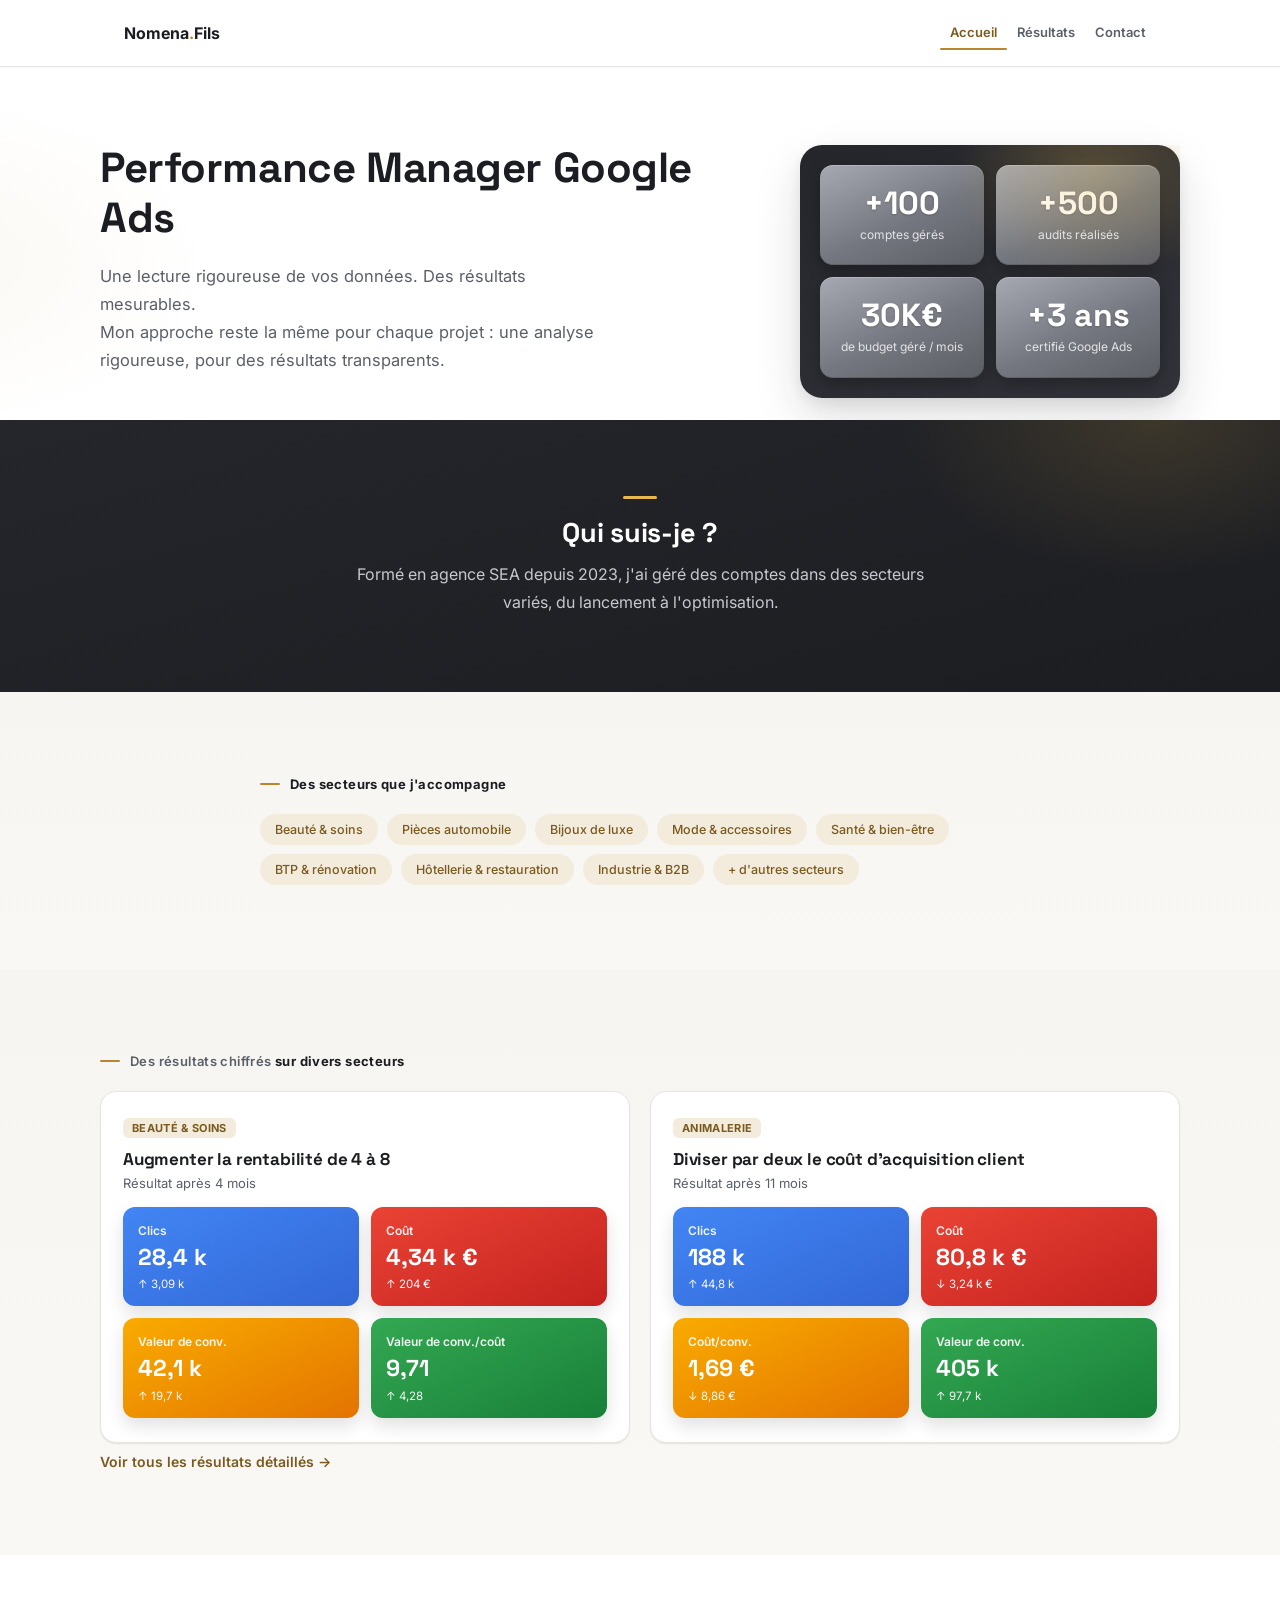
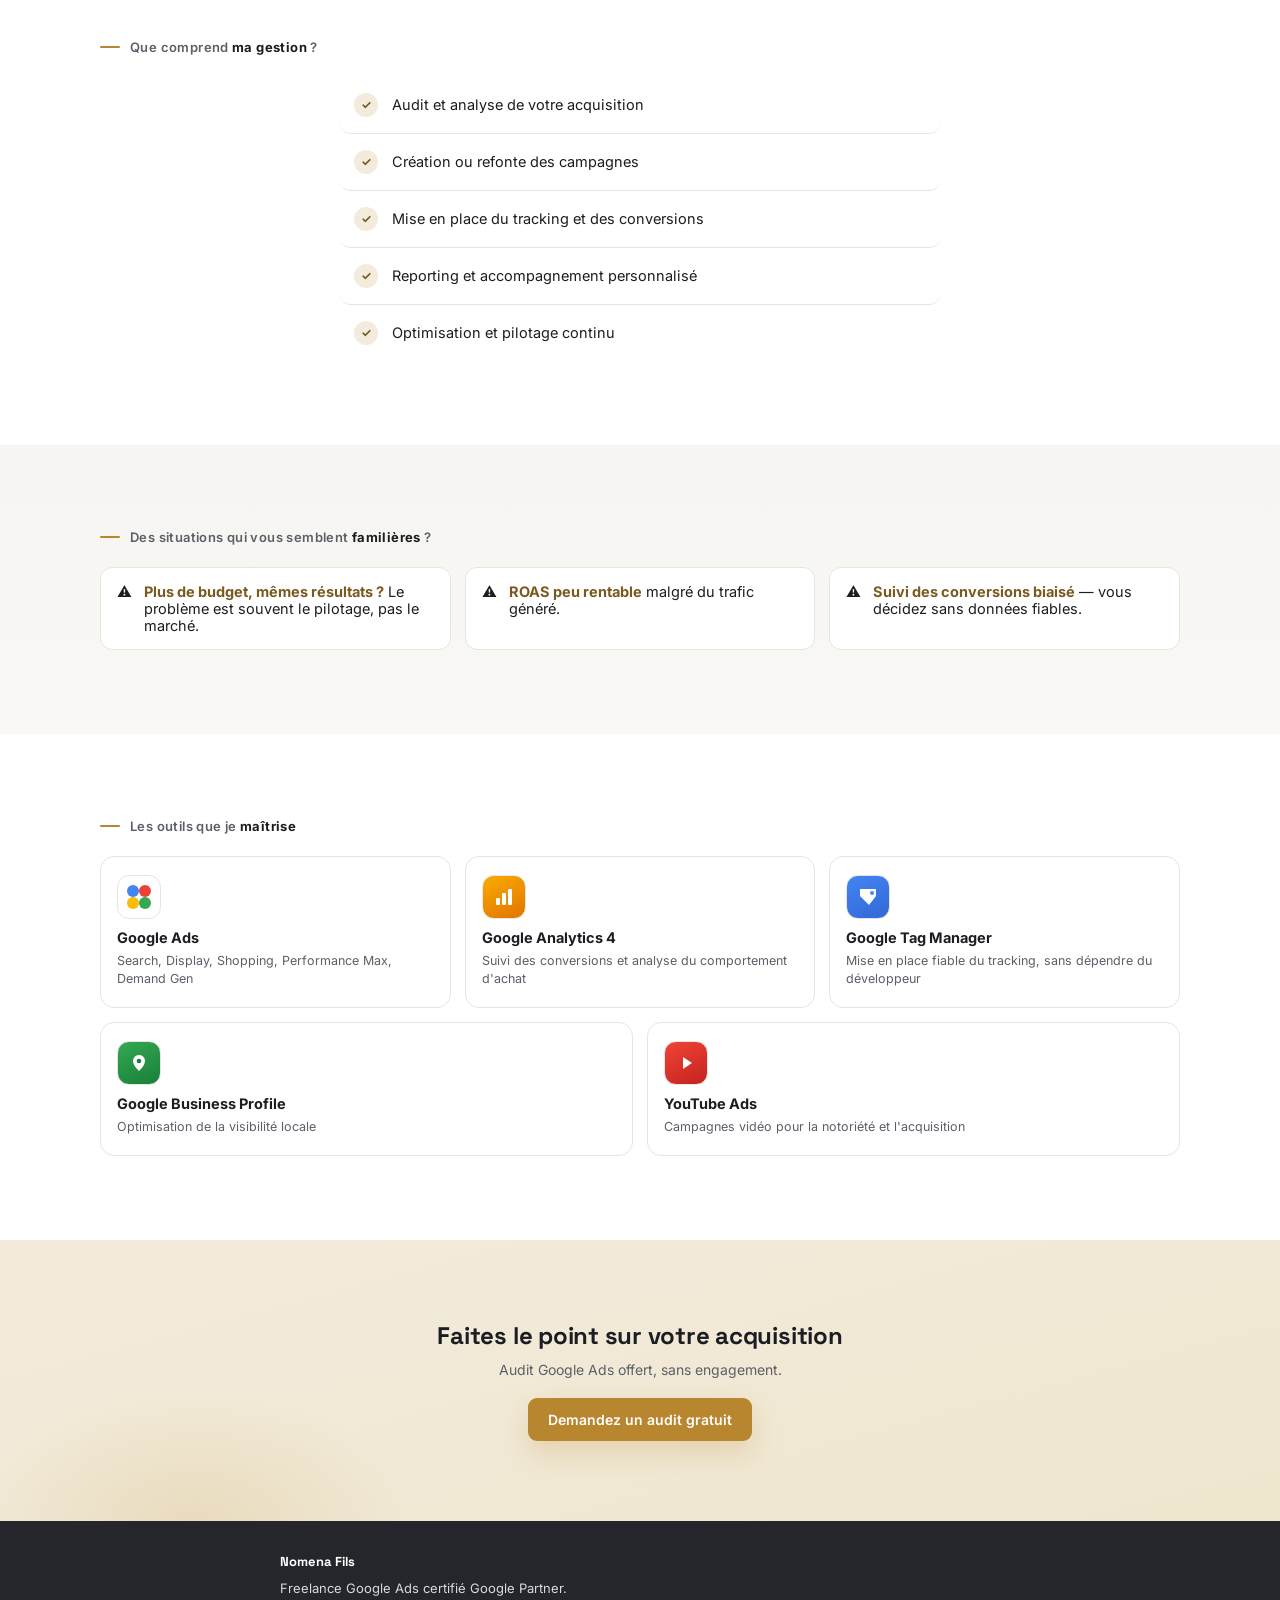
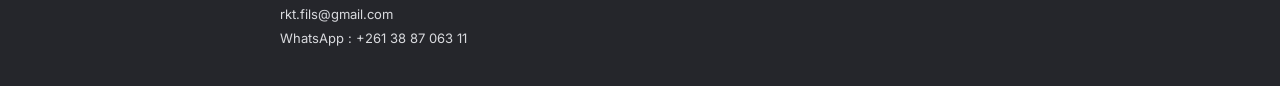
==== index.html @ e772b48d "Add files via upload" ====
<!DOCTYPE html>
<html lang="fr">
<head>
<meta charset="UTF-8">
<meta name="viewport" content="width=device-width, initial-scale=1.0">
<title>Nomena Fils - Performance Manager Google Ads</title>
<meta name="description" content="Gestion de compte Google Ads pour e-commerçants : audit, optimisation du ROAS et pilotage continu des campagnes, par un freelance certifié Google Partner.">
<link rel="preconnect" href="https://fonts.googleapis.com">
<link href="https://fonts.googleapis.com/css2?family=Space+Grotesk:wght@500;600;700&family=Inter:wght@400;500;600&display=swap" rel="stylesheet">
<link rel="stylesheet" href="style.css">
</head>
<body>

<header>
  <div class="header-inner">
    <a class="logo" href="index.html">Nomena<span>.</span>Fils</a>
    <nav class="mainnav">
      <a href="index.html" class="current">Accueil</a>
      <a href="resultats.html">Résultats</a>
      <a href="contact.html">Contact</a>
    </nav>
  </div>
</header>

<section class="hero-face">
  <div class="wrap-wide">
    <div class="hero-grid">
      <div class="fade-up">
        <h1 class="hero">Performance Manager Google Ads</h1>
        <p class="lede">Une lecture rigoureuse de vos données. Des résultats mesurables.<br>Mon approche reste la même pour chaque projet : une analyse rigoureuse, pour des résultats transparents.</p>
      </div>

      <div class="hero-visual hero-stats-visual fade-up d2">
        <div class="hero-stat">
          <div class="hero-stat-num">+100</div>
          <div class="hero-stat-cap">comptes gérés</div>
        </div>
        <div class="hero-stat">
          <div class="hero-stat-num">+500</div>
          <div class="hero-stat-cap">audits réalisés</div>
        </div>
        <div class="hero-stat">
          <div class="hero-stat-num">30K€</div>
          <div class="hero-stat-cap">de budget géré / mois</div>
        </div>
        <div class="hero-stat">
          <div class="hero-stat-num">+3 ans</div>
          <div class="hero-stat-cap">certifié Google Ads</div>
        </div>
      </div>
    </div>
  </div>
</section>

<div class="stats-wrap">
  <div class="stats-head">
    <h2>Qui suis-je ?</h2>
    <p class="bio-text">Formé en agence SEA depuis 2023, j'ai géré des comptes dans des secteurs variés, du lancement à l'optimisation.</p>
  </div>
</div>

<section class="soft">
  <div class="wrap">
    <p class="section-title fade-up"><b>Des secteurs que j'accompagne</b></p>
    <div class="pill-wrap">
      <span class="pill">Beauté & soins</span>
      <span class="pill">Pièces automobile</span>
      <span class="pill">Bijoux de luxe</span>
      <span class="pill">Mode & accessoires</span>
      <span class="pill">Santé & bien-être</span>
      <span class="pill">BTP & rénovation</span>
      <span class="pill">Hôtellerie & restauration</span>
      <span class="pill">Industrie & B2B</span>
      <span class="pill">+ d'autres secteurs</span>
    </div>
  </div>
</section>

<section class="soft">
  <div class="wrap-wide">
    <p class="section-title fade-up">Des résultats chiffrés <b>sur divers secteurs</b></p>

    <div class="results-grid">
      <div class="result-card">
        <span class="tag">Beauté & soins</span>
        <h3>Augmenter la rentabilité de 4 à 8</h3>
        <div class="defi">Résultat après 4 mois</div>
        <div class="metric-grid-v2">
          <div class="metric-box-v2 blue">
            <div class="mlabel">Clics</div>
            <div class="mnum">28,4 k</div>
            <div class="mevo">↑ 3,09 k</div>
          </div>
          <div class="metric-box-v2 red">
            <div class="mlabel">Coût</div>
            <div class="mnum">4,34 k €</div>
            <div class="mevo">↑ 204 €</div>
          </div>
          <div class="metric-box-v2 yellow">
            <div class="mlabel">Valeur de conv.</div>
            <div class="mnum">42,1 k</div>
            <div class="mevo">↑ 19,7 k</div>
          </div>
          <div class="metric-box-v2 green">
            <div class="mlabel">Valeur de conv./coût</div>
            <div class="mnum">9,71</div>
            <div class="mevo">↑ 4,28</div>
          </div>
        </div>
      </div>

      <div class="result-card">
        <span class="tag">Animalerie</span>
        <h3>Diviser par deux le coût d'acquisition client</h3>
        <div class="defi">Résultat après 11 mois</div>
        <div class="metric-grid-v2">
          <div class="metric-box-v2 blue">
            <div class="mlabel">Clics</div>
            <div class="mnum">188 k</div>
            <div class="mevo">↑ 44,8 k</div>
          </div>
          <div class="metric-box-v2 red">
            <div class="mlabel">Coût</div>
            <div class="mnum">80,8 k €</div>
            <div class="mevo">↓ 3,24 k €</div>
          </div>
          <div class="metric-box-v2 yellow">
            <div class="mlabel">Coût/conv.</div>
            <div class="mnum">1,69 €</div>
            <div class="mevo">↓ 8,86 €</div>
          </div>
          <div class="metric-box-v2 green">
            <div class="mlabel">Valeur de conv.</div>
            <div class="mnum">405 k</div>
            <div class="mevo">↑ 97,7 k</div>
          </div>
        </div>
      </div>
    </div>

    <a class="link-more" href="resultats.html">Voir tous les résultats détaillés →</a>
  </div>
</section>

<section>
  <div class="wrap-wide">
    <p class="section-title fade-up">Que comprend <b>ma gestion</b> ?</p>
    <div class="presta-list">
      <div class="presta-item"><span class="presta-check">✓</span> Audit et analyse de votre acquisition</div>
      <div class="presta-item"><span class="presta-check">✓</span> Création ou refonte des campagnes</div>
      <div class="presta-item"><span class="presta-check">✓</span> Mise en place du tracking et des conversions</div>
      <div class="presta-item"><span class="presta-check">✓</span> Reporting et accompagnement personnalisé</div>
      <div class="presta-item"><span class="presta-check">✓</span> Optimisation et pilotage continu</div>
    </div>
  </div>
</section>

<section class="soft">
  <div class="wrap-wide">
    <p class="section-title fade-up">Des situations qui vous semblent <b>familières</b> ?</p>
    <div class="pain-list">
      <div class="pain-item">⚠️ <span><b>Plus de budget, mêmes résultats ?</b> Le problème est souvent le pilotage, pas le marché.</span></div>
      <div class="pain-item">⚠️ <span><b>ROAS peu rentable</b> malgré du trafic généré.</span></div>
      <div class="pain-item">⚠️ <span><b>Suivi des conversions biaisé</b> — vous décidez sans données fiables.</span></div>
    </div>
  </div>
</section>

<section>
  <div class="wrap-wide">
    <p class="section-title fade-up">Les outils que je <b>maîtrise</b></p>
    <div class="tool-grid">
      <div class="tool-card">
        <div class="tool-icon">
          <svg width="30" height="30" viewBox="0 0 30 30"><circle cx="9" cy="9" r="6" fill="#4285F4"/><circle cx="21" cy="9" r="6" fill="#EA4335"/><circle cx="9" cy="21" r="6" fill="#FBBC05"/><circle cx="21" cy="21" r="6" fill="#34A853"/></svg>
        </div>
        <div class="tool-name">Google Ads</div>
        <div class="tool-desc">Search, Display, Shopping, Performance Max, Demand Gen</div>
      </div>
      <div class="tool-card">
        <div class="tool-icon" style="background:linear-gradient(155deg,#F9AB00,#E37400);">
          <svg width="20" height="20" viewBox="0 0 20 20"><rect x="2" y="11" width="4" height="7" rx="1" fill="#fff"/><rect x="8" y="6" width="4" height="12" rx="1" fill="#fff"/><rect x="14" y="2" width="4" height="16" rx="1" fill="#fff"/></svg>
        </div>
        <div class="tool-name">Google Analytics 4</div>
        <div class="tool-desc">Suivi des conversions et analyse du comportement d'achat</div>
      </div>
      <div class="tool-card">
        <div class="tool-icon" style="background:linear-gradient(155deg,#4285F4,#3367D6);">
          <svg width="20" height="20" viewBox="0 0 20 20"><path d="M2 2l16 0 0 7-7 9-9-9z" fill="#fff"/><circle cx="14" cy="6" r="2" fill="#4285F4"/></svg>
        </div>
        <div class="tool-name">Google Tag Manager</div>
        <div class="tool-desc">Mise en place fiable du tracking, sans dépendre du développeur</div>
      </div>
      <div class="tool-card">
        <div class="tool-icon" style="background:linear-gradient(155deg,#34A853,#188038);">
          <svg width="20" height="20" viewBox="0 0 20 20"><path d="M10 2c-3.3 0-6 2.7-6 6 0 4.5 6 10 6 10s6-5.5 6-10c0-3.3-2.7-6-6-6z" fill="#fff"/><circle cx="10" cy="8" r="2.3" fill="#188038"/></svg>
        </div>
        <div class="tool-name">Google Business Profile</div>
        <div class="tool-desc">Optimisation de la visibilité locale</div>
      </div>
      <div class="tool-card">
        <div class="tool-icon" style="background:linear-gradient(155deg,#F04437,#C5221F);">
          <svg width="20" height="20" viewBox="0 0 20 20"><polygon points="7,4 16,10 7,16" fill="#fff"/></svg>
        </div>
        <div class="tool-name">YouTube Ads</div>
        <div class="tool-desc">Campagnes vidéo pour la notoriété et l'acquisition</div>
      </div>
    </div>
  </div>
</section>

<div class="bottom-cta">
  <h2>Faites le point sur votre acquisition</h2>
  <p>Audit Google Ads offert, sans engagement.</p>
  <a class="btn btn-accent" href="audit.html">Demandez un audit gratuit</a>
</div>

<footer>
  <div class="foot-inner">
    <div class="foot-title">Nomena Fils</div>
    <p style="margin:0 0 4px;">Freelance Google Ads certifié Google Partner.</p>
    <div class="foot-contacts">
      <a href="mailto:rkt.fils@gmail.com">rkt.fils@gmail.com</a>
      <a href="#">WhatsApp : +261 38 87 063 11</a>
    </div>
  </div>
</footer>

</body>
</html>
---- style.css ----
:root{
  --bg:#FFFFFF;
  --bg-soft:#F6F5F1;
  --ink:#1B1D22;
  --ink-soft:#5B5F68;
  --line:#E7E5DF;
  --accent:#B8862E;
  --accent-ink:#7A5A1E;
  --dark:#25262B;
  --dark-soft:#32333A;
  --dark-accent:#E7B84C;
  --cream:#F3ECDD;
  --shadow-sm:0 1px 2px rgba(27,29,34,0.05), 0 1px 1px rgba(27,29,34,0.04);
  --shadow-md:0 8px 24px rgba(27,29,34,0.08), 0 2px 6px rgba(27,29,34,0.05);
  --shadow-lg:0 20px 48px rgba(27,29,34,0.14), 0 6px 16px rgba(27,29,34,0.08);
  --shadow-gold:0 12px 28px rgba(184,134,46,0.22);
}
*{box-sizing:border-box;}
html{ scroll-behavior:smooth; }
body{
  margin:0;
  font-family:'Inter',system-ui,sans-serif;
  color:var(--ink);
  background:
    radial-gradient(560px 320px at 88% -6%, rgba(231,184,76,0.10), transparent 60%),
    radial-gradient(480px 280px at -6% 8%, rgba(184,134,46,0.06), transparent 60%),
    var(--bg);
}
h1,h2,h3{font-family:'Space Grotesk',sans-serif; margin:0; letter-spacing:-0.01em;}
a{ color:inherit; }
.wrap{ max-width:720px; margin:0 auto; }
.wrap-wide{ max-width:900px; margin:0 auto; }
@keyframes fadeUp{ from{ opacity:0; transform:translateY(14px); } to{ opacity:1; transform:translateY(0); } }
.fade-up{ animation:fadeUp .7s cubic-bezier(.2,.7,.2,1) both; }
.fade-up.d1{ animation-delay:.08s; }
.fade-up.d2{ animation-delay:.16s; }
.fade-up.d3{ animation-delay:.24s; }

/* Header / nav */
header{
  position:sticky; top:0; z-index:10;
  background:rgba(255,255,255,0.86);
  backdrop-filter:blur(10px) saturate(160%);
  border-bottom:1px solid var(--line);
  box-shadow:0 1px 0 rgba(27,29,34,0.02);
}
.header-inner{
  max-width:720px; margin:0 auto;
  padding:16px 18px;
  display:flex; align-items:center; justify-content:space-between;
}
.logo{ font-size:16px; font-weight:700; text-decoration:none; color:var(--ink); }
.logo span{ color:var(--accent); }
nav.mainnav{ display:flex; align-items:center; flex-wrap:wrap; }
nav.mainnav a{
  font-size:13px; font-weight:600; text-decoration:none;
  color:var(--ink-soft);
  position:relative; padding:6px 10px 8px;
  transition:color .18s ease;
}
nav.mainnav a.nav-cta{ padding:9px 16px; margin-left:6px; }
nav.mainnav a:not(.nav-cta)::after{
  content:""; position:absolute; left:0; right:100%; bottom:-2px; height:2px;
  background:var(--accent); border-radius:2px; transition:right .22s ease;
}
nav.mainnav a.current::after, nav.mainnav a:not(.nav-cta):hover::after{ right:0; }
nav.mainnav a.current, nav.mainnav a:hover{ color:var(--accent-ink); }
.nav-cta{
  font-size:13px; font-weight:600; text-decoration:none;
  background:var(--accent); color:#fff !important;
  padding:9px 16px; border-radius:8px;
  box-shadow:var(--shadow-gold);
  transition:transform .18s ease, box-shadow .18s ease, background .18s ease;
}
.nav-cta:hover{ background:var(--accent-ink); transform:translateY(-1px); box-shadow:0 14px 30px rgba(184,134,46,0.3); }

.btn{
  display:inline-block;
  font-family:'Inter',sans-serif;
  font-weight:600;
  font-size:14px;
  text-decoration:none;
  border-radius:9px;
  padding:13px 20px;
  cursor:pointer;
  border:none;
  text-align:center;
  transition:transform .18s cubic-bezier(.2,.7,.3,1), box-shadow .18s ease, background .18s ease, filter .18s ease;
}
.btn-primary{ background:var(--dark); color:#fff !important; box-shadow:0 10px 24px rgba(27,29,34,0.22); }
.btn-primary:hover{ background:#000; transform:translateY(-2px); box-shadow:0 16px 32px rgba(27,29,34,0.28); }
.btn-accent{ background:var(--accent); color:#fff !important; box-shadow:var(--shadow-gold); }
.btn-accent:hover{ background:var(--accent-ink); transform:translateY(-2px); box-shadow:0 16px 34px rgba(184,134,46,0.32); }
.btn-outline{ background:#fff; color:var(--ink) !important; border:1.5px solid var(--line); }
.btn-outline:hover{ border-color:var(--accent); color:var(--accent-ink) !important; transform:translateY(-2px); box-shadow:var(--shadow-md); }
.btn-wa{ background:#25D366; color:#fff !important; box-shadow:0 10px 24px rgba(37,211,102,0.28); }
.btn-wa:hover{ transform:translateY(-2px); box-shadow:0 16px 32px rgba(37,211,102,0.34); }
.btn-block{ display:block; width:100%; }
.btn:active{ transform:translateY(0); }

section{ padding:60px 18px; }
.soft{ background:linear-gradient(180deg, var(--bg-soft), #F9F8F5); }

.eyebrow{
  font-size:12px; font-weight:600; letter-spacing:.06em;
  text-transform:uppercase; color:var(--accent-ink); margin-bottom:10px;
}
.hero-face{ padding-top:56px; padding-bottom:8px; position:relative; overflow:hidden; }
.hero-grid{ display:flex; align-items:center; gap:28px; }
.hero-grid > div:first-child{ flex:1 1 55%; min-width:0; }
.hero-grid > .hero-visual{ flex:1 1 40%; }
@media (max-width:820px){ .hero-grid{ flex-direction:column; } .hero-grid > div:first-child, .hero-grid > .hero-visual{ flex:1 1 auto; width:100%; } }
.name-label{ font-size:14px; font-weight:600; color:var(--accent-ink); margin:0 0 10px; display:flex; align-items:center; gap:8px; }
.name-label::before{ content:""; width:7px; height:7px; border-radius:50%; background:var(--accent); box-shadow:0 0 0 4px rgba(184,134,46,0.15); }
h1.hero{ font-size:34px; line-height:1.25; margin-bottom:18px; max-width:600px; }
p.lede{ font-size:15.5px; color:var(--ink-soft); line-height:1.7; margin:0 0 26px; max-width:520px; }
.cta-row{ display:flex; gap:12px; flex-wrap:wrap; margin-bottom:30px; }

.hero-photo-placeholder{
  width:100%; max-width:260px; aspect-ratio:1/1; border-radius:16px;
  background:var(--bg-soft); border:1.5px dashed var(--line);
  display:flex; align-items:center; justify-content:center;
  color:var(--ink-soft); font-size:13px; text-align:center; padding:16px;
  margin-bottom:28px;
}
.partner-badge{
  display:flex; align-items:center; gap:14px;
  background:#fff; border:1px solid var(--line); border-radius:14px;
  padding:14px 16px; box-shadow:var(--shadow-md); width:fit-content;
  transition:transform .2s ease, box-shadow .2s ease;
}
.partner-badge:hover{ transform:translateY(-2px); box-shadow:var(--shadow-lg); }
.partner-badge-text{ font-size:13px; color:var(--ink-soft); line-height:1.5; }
.partner-badge-text b{ color:var(--ink); font-size:14px; }

/* Decorative hero visual — abstract performance graphic (no photo available) */
.hero-visual{
  position:relative; border-radius:22px;
  background:linear-gradient(160deg,var(--dark) 0%, var(--dark-soft) 100%);
  box-shadow:var(--shadow-lg);
  aspect-ratio:1/1; max-width:340px; margin:0 auto;
  overflow:hidden;
}
.hero-visual::before{
  content:""; position:absolute; inset:0;
  background:radial-gradient(220px 160px at 78% 12%, rgba(231,184,76,0.25), transparent 65%);
}
.hero-visual svg{ position:relative; width:100%; height:100%; display:block; }
@media (max-width:820px){ .hero-visual{ max-width:100%; aspect-ratio:16/10; margin-top:8px; } }

/* Hero stats visual — replaces the decorative chart with real numbers */
.hero-stats-visual{ display:flex; flex-wrap:wrap; gap:12px; padding:20px; align-content:center; }
.hero-stat{
  flex:1 1 calc(50% - 6px);
  display:flex; flex-direction:column; align-items:center; justify-content:center; text-align:center;
  padding:22px 12px;
  border-radius:13px;
  background:linear-gradient(155deg, #A6A9B2 0%, #74777F 55%, #5C5E65 100%);
  box-shadow:0 6px 16px rgba(0,0,0,0.28), inset 0 1px 0 rgba(255,255,255,0.22), inset 0 -1px 0 rgba(0,0,0,0.15);
  transition:transform .2s ease, box-shadow .2s ease;
}
.hero-stat:hover{ transform:translateY(-2px); box-shadow:0 10px 22px rgba(0,0,0,0.32), inset 0 1px 0 rgba(255,255,255,0.25); }
.hero-stat-num{ font-family:'Space Grotesk',sans-serif; font-weight:700; font-size:32px; color:#fff; line-height:1; text-shadow:0 1px 2px rgba(0,0,0,0.2); }
.hero-stat-cap{ font-size:12px; color:#EDEDEF; margin-top:8px; line-height:1.4; opacity:.92; }
@media (max-width:820px){ .hero-stat-num{ font-size:29px; } }
@media (max-width:600px){ .hero-stat{ padding:18px 8px; } .hero-stat-num{ font-size:26px; } .hero-stat-cap{ font-size:11px; } }

/* Le bloc "chiffres clés" est une grille de texte, pas une image : on annule le
   ratio forcé hérité de .hero-visual (qui coupait le contenu) et on laisse la
   hauteur s'adapter au contenu, sur mobile comme sur desktop. */
.hero-stats-visual{ aspect-ratio:auto; overflow:visible; }

.bio-text{ font-size:16px !important; line-height:1.75 !important; }

.section-title{
  font-size:13px; font-weight:600; letter-spacing:.03em;
  color:var(--ink-soft); margin:0 0 22px;
  position:relative; padding-left:30px;
}
.section-title::before{ content:""; position:absolute; left:0; top:7px; width:20px; height:2px; background:var(--accent); border-radius:2px; }
.section-title b{ color:var(--ink); font-weight:700; }

.presta-list{ display:flex; flex-direction:column; gap:0; margin-top:6px; max-width:600px; }
.presta-item{
  display:flex; align-items:center; gap:14px;
  font-size:14.5px; color:var(--ink);
  padding:16px 14px; border-bottom:1px solid var(--line);
  border-radius:10px;
  transition:background .18s ease, transform .18s ease, padding-left .18s ease;
}
.presta-item:hover{ background:#fff; box-shadow:var(--shadow-sm); transform:translateX(2px); }
.presta-item:last-child{ border-bottom:none; }
.presta-check{
  width:24px; height:24px; flex:0 0 24px; border-radius:50%;
  background:var(--cream); color:var(--accent-ink);
  display:flex; align-items:center; justify-content:center;
  font-size:12px; font-weight:700;
  transition:background .18s ease, color .18s ease, transform .18s ease;
}
.presta-item:hover .presta-check{ background:var(--accent); color:#fff; transform:scale(1.08); }

.result-teaser{ display:flex; flex-direction:column; gap:12px; margin-top:16px; max-width:560px; }
.result-mini{ background:#fff; border:1px solid var(--line); border-radius:12px; padding:15px 16px; transition:transform .2s ease, box-shadow .2s ease, border-color .2s ease; }
.result-mini:hover{ transform:translateY(-3px); box-shadow:var(--shadow-md); border-color:transparent; }
.result-mini .tag{
  display:inline-block; font-size:11px; font-weight:700; text-transform:uppercase;
  letter-spacing:.03em; color:var(--accent-ink); background:var(--cream);
  padding:3px 9px; border-radius:6px; margin-bottom:8px;
}
.result-mini .headline{ font-size:14px; font-weight:600; margin-bottom:3px; }
.result-mini .metric{ font-size:13px; color:var(--ink-soft); }
.result-mini .metric b{ color:var(--ink); }
.link-more{
  font-size:14px; font-weight:600; color:var(--accent-ink);
  text-decoration:none; display:inline-flex; align-items:center; gap:5px; margin-top:10px;
  transition:gap .18s ease;
}
.link-more:hover{ gap:9px; }

.results-grid{ display:flex; flex-direction:column; gap:20px; }
.result-card{
  background:#fff; border:1px solid var(--line); border-radius:16px;
  padding:24px 22px; margin-bottom:0; max-width:600px;
  box-shadow:var(--shadow-sm);
  transition:transform .2s ease, box-shadow .2s ease;
}
.result-card:hover{ transform:translateY(-3px); box-shadow:var(--shadow-lg); }
.result-card .tag{
  display:inline-block; font-size:11px; font-weight:700; text-transform:uppercase;
  letter-spacing:.03em; color:var(--accent-ink); background:var(--cream);
  padding:3px 9px; border-radius:6px; margin-bottom:10px;
}
.result-card h3{ font-size:17px; margin-bottom:5px; }
.result-card .defi{ font-size:13px; color:var(--ink-soft); margin-bottom:16px; }

.metric-grid-v2{ display:flex; flex-wrap:wrap; gap:12px; }
.metric-box-v2{ flex:1 1 calc(50% - 6px); min-width:130px; border-radius:12px; padding:16px 15px 15px; color:#fff; box-shadow:0 8px 18px rgba(0,0,0,0.12); transition:transform .2s ease, box-shadow .2s ease; }
.metric-box-v2:hover{ transform:translateY(-2px) scale(1.015); box-shadow:0 12px 26px rgba(0,0,0,0.18); }
.metric-box-v2 .mlabel{ font-size:12px; font-weight:600; opacity:.92; margin-bottom:7px; }
.metric-box-v2 .mnum{ font-family:'Space Grotesk',sans-serif; font-weight:700; font-size:23px; line-height:1.1; }
.metric-box-v2 .mevo{ font-size:11.5px; margin-top:7px; opacity:.95; }
.metric-box-v2.blue{ background:linear-gradient(155deg,#4285F4,#3367D6); }
.metric-box-v2.red{ background:linear-gradient(155deg,#EA4335,#C5221F); }
.metric-box-v2.yellow{ background:linear-gradient(155deg,#F9AB00,#E37400); }
.metric-box-v2.green{ background:linear-gradient(155deg,#34A853,#188038); }

.pain-list{ display:flex; flex-direction:column; gap:10px; margin-top:16px; max-width:560px; }
.pain-item{
  display:flex; gap:12px; align-items:flex-start; font-size:14.5px; color:var(--ink);
  background:#fff; border:1px solid var(--line); border-radius:12px; padding:15px 16px;
  transition:transform .2s ease, box-shadow .2s ease, border-color .2s ease;
}
.pain-item:hover{ transform:translateY(-2px); box-shadow:var(--shadow-md); border-color:transparent; }
.pain-item b{ color:var(--accent-ink); }

.stats-wrap{ background:linear-gradient(165deg, var(--dark) 0%, #1c1d21 100%); padding:56px 18px; position:relative; overflow:hidden; }
.stats-wrap::before{ content:""; position:absolute; inset:0; background:radial-gradient(420px 260px at 90% 0%, rgba(231,184,76,0.14), transparent 60%); pointer-events:none; }
.stats-head{ max-width:640px; margin:0 auto; color:#fff; margin-bottom:0; position:relative; text-align:center; }
.stats-head::before{ content:""; display:block; width:34px; height:3px; background:var(--dark-accent); border-radius:2px; margin:0 auto 16px; }
.stats-head h2{ font-size:23px; color:#fff; }
.stats-head p{ color:#C7C8CE; font-size:16px; line-height:1.7; margin:10px auto 0; max-width:580px; }
.stats-grid{ max-width:720px; margin:0 auto; display:flex; gap:14px; position:relative; }
.stat-card{ flex:1 1 0; background:var(--dark-soft); border:1px solid rgba(255,255,255,0.06); border-radius:14px; padding:20px 17px 18px; transition:transform .2s ease, background .2s ease, box-shadow .2s ease; }
.stat-card:hover{ transform:translateY(-3px); background:#3a3b43; box-shadow:0 14px 30px rgba(0,0,0,0.3); }
.stat-bar{ width:26px; height:3px; background:var(--dark-accent); border-radius:2px; margin-bottom:12px; }
.stat-num{ font-family:'Space Grotesk',sans-serif; font-weight:700; font-size:32px; color:#fff; line-height:1; }
.stat-cap{ font-size:12.5px; color:#AFB1B8; margin-top:7px; }
@media (max-width:560px){ .stats-grid{ flex-direction:column; } }

.pill-wrap{ display:flex; flex-wrap:wrap; gap:9px; margin-top:16px; max-width:640px; }
.pill{ font-size:12.5px; font-weight:500; background:var(--cream); color:var(--accent-ink); padding:8px 15px; border-radius:999px; transition:transform .18s ease, background .18s ease, color .18s ease; }
.pill:hover{ background:var(--accent); color:#fff; transform:translateY(-2px); }

.bottom-cta{ background:linear-gradient(165deg,var(--cream),#EFE6CE); text-align:center; padding:64px 20px; position:relative; overflow:hidden; }
.bottom-cta::before{ content:""; position:absolute; inset:0; background:radial-gradient(360px 220px at 15% 100%, rgba(184,134,46,0.14), transparent 60%); pointer-events:none; }
.bottom-cta h2{ font-size:24px; margin-bottom:10px; position:relative; }
.bottom-cta p{ font-size:14px; color:var(--ink-soft); margin:0 0 20px; position:relative; }
.bottom-cta .btn{ position:relative; }

footer{ background:var(--dark); color:#D9DADE; padding:32px 18px 40px; font-size:13px; }
footer .foot-inner{ max-width:720px; margin:0 auto; }
footer .foot-title{ color:#fff; font-weight:700; margin-bottom:10px; font-family:'Space Grotesk',sans-serif; }
footer a{ color:#D9DADE; text-decoration:none; }
.foot-contacts{ display:flex; flex-direction:column; gap:8px; margin-top:10px; }

.center-page{ padding:70px 18px 40px; text-align:center; }
.center-page .inner{ max-width:520px; margin:0 auto; }
.icon-circle{
  width:60px; height:60px; border-radius:50%; background:var(--cream); color:var(--accent-ink);
  display:flex; align-items:center; justify-content:center; font-size:26px; margin:0 auto 20px;
}
.placeholder-box{
  border:1.5px dashed var(--line); border-radius:12px; padding:24px 18px;
  background:var(--bg-soft); font-size:13.5px; color:var(--ink-soft); margin:20px 0; text-align:left;
}
.placeholder-box b{ color:var(--ink); }

form{ display:flex; flex-direction:column; gap:14px; margin-top:18px; max-width:480px; }
label{ font-size:13px; font-weight:600; color:var(--ink); margin-bottom:-8px; }
input, textarea{
  font-family:'Inter',sans-serif; font-size:14px; padding:12px 13px; border-radius:9px;
  border:1.5px solid var(--line); background:#fff; color:var(--ink); resize:none;
}
textarea{ min-height:100px; }
.divider{ height:1px; background:var(--line); margin:26px 0; max-width:480px; }
.contact-direct{ display:flex; flex-direction:column; gap:10px; max-width:480px; }

/* Tools grid */
.tool-grid{ display:flex; flex-wrap:wrap; gap:14px; margin-top:16px; }
.tool-card{
  flex:1 1 calc(50% - 7px); min-width:220px;
  background:#fff; border:1px solid var(--line); border-radius:14px;
  padding:18px 16px; display:flex; flex-direction:column; gap:10px;
  transition:transform .2s ease, box-shadow .2s ease, border-color .2s ease;
}
.tool-card:hover{ transform:translateY(-3px); box-shadow:var(--shadow-md); border-color:transparent; }
.tool-icon{
  width:44px; height:44px; border-radius:12px; flex:0 0 44px;
  background:#fff; border:1px solid var(--line);
  display:flex; align-items:center; justify-content:center;
}
.tool-name{ font-size:14.5px; font-weight:700; color:var(--ink); }
.tool-desc{ font-size:12.5px; color:var(--ink-soft); line-height:1.5; margin-top:-4px; }
@media (min-width:1000px){ .tool-card{ flex:1 1 calc(33.333% - 10px); } }
@media (max-width:600px){ .tool-card{ flex:1 1 100%; } }

/* ============================================================
   DESKTOP — usage optimisé de la largeur, densité d'info accrue
   ============================================================ */
@media (min-width:1000px){
  .wrap{ max-width:760px; }
  .wrap-wide{ max-width:1000px; }
  .header-inner{ max-width:1000px; padding:18px 24px; }

  h1.hero{ font-size:42px; line-height:1.2; }
  p.lede{ font-size:16.5px; }
  .hero-face{ padding-top:76px; padding-bottom:20px; }
  .hero-visual{ max-width:380px; }

  section{ padding:84px 24px; }
  .stats-wrap{ padding:76px 24px; }
  .bottom-cta{ padding:80px 24px; }
  .stats-grid{ max-width:1000px; }
  .stats-head h2{ font-size:27px; }
  .stat-num{ font-size:36px; }

  /* 3 colonnes pour les pain-points (exactement 3 items => pas de reste orphelin) */
  .pain-list{ flex-direction:row; flex-wrap:wrap; gap:14px; max-width:none; }
  .pain-item{ flex:1 1 calc(33.333% - 10px); }

  /* La checklist reste verticale (plus lisible en liste), simplement mieux centrée */
  .presta-list{ margin-left:auto; margin-right:auto; }

  .results-grid{ flex-direction:row; align-items:stretch; }
  .result-card{ flex:1 1 0; max-width:none; }

  .pill-wrap{ max-width:none; }
  .partner-badge{ padding:16px 18px; }
}
@media (min-width:1280px){
  .wrap-wide{ max-width:1080px; }
  .header-inner{ max-width:1080px; }
  .stats-grid{ max-width:1080px; }
}
@media (min-width:1600px){
  .wrap{ max-width:820px; }
  .wrap-wide{ max-width:1220px; }
  .header-inner{ max-width:1220px; }
  .stats-grid{ max-width:1220px; }
  h1.hero{ font-size:46px; }
  .hero-visual{ max-width:420px; }
  body{
    background:
      radial-gradient(900px 560px at 92% -8%, rgba(231,184,76,0.12), transparent 60%),
      radial-gradient(760px 480px at -8% 6%, rgba(184,134,46,0.08), transparent 60%),
      var(--bg);
  }
}

/* ============================================================
   MOBILE — zones tactiles confortables, densité allégée, retours au tap
   ============================================================ */
@media (max-width:600px){
  .header-inner{ padding:14px 16px; }
  .logo{ font-size:15px; }
  nav.mainnav a{ padding:8px 8px; font-size:12.5px; }
  nav.mainnav a.nav-cta{ padding:10px 14px; margin-left:4px; }
}
@media (max-width:420px){
  .header-inner{ flex-wrap:wrap; row-gap:10px; }
  nav.mainnav{ width:100%; justify-content:space-between; }
  nav.mainnav a:not(.nav-cta){ padding-left:0; }

  section{ padding:44px 16px; }
  .stats-wrap{ padding:44px 16px; }
  .bottom-cta{ padding:48px 18px; }

  .hero-face{ padding-top:36px; }
  h1.hero{ font-size:27px; line-height:1.28; }
  p.lede{ font-size:14.5px; }
  .partner-badge{ padding:12px 14px; gap:12px; }
  .partner-badge svg{ width:60px; height:60px; }

  .stats-head h2{ font-size:20px; }
  .stat-num{ font-size:27px; }
  .stat-card{ padding:16px 14px 15px; }

  .section-title{ font-size:12.5px; margin-bottom:18px; }
  h3, .result-card h3{ font-size:15.5px; }

  .metric-box-v2{ padding:13px 12px 12px; }
  .metric-box-v2 .mnum{ font-size:20px; }

  .bottom-cta h2{ font-size:20px; }
  .btn{ padding:14px 18px; font-size:14.5px; }
  .btn-block{ width:100%; }

  /* Zones tactiles confortables (44px min) */
  .pill{ padding:9px 15px; }
  .presta-item{ padding:15px 12px; min-height:44px; }
  nav.mainnav a{ min-height:32px; display:inline-flex; align-items:center; }

  /* Le hover ne se déclenche pas au tap : un retour visuel actif à la place */
  .btn:active{ transform:scale(.97); }
  .pain-item:active, .result-card:active, .result-mini:active, .partner-badge:active{
    transform:scale(.985); box-shadow:var(--shadow-sm);
  }
  .pill:active{ background:var(--accent); color:#fff; }
  .presta-item:active{ background:#fff; }
  .metric-box-v2:active{ transform:scale(.97); }
}
@media (max-width:380px){
  h1.hero{ font-size:24px; }
  .stats-grid{ flex-direction:column; }
  .metric-grid-v2{ gap:9px; }
  .metric-box-v2{ flex:1 1 calc(50% - 5px); min-width:0; }
}
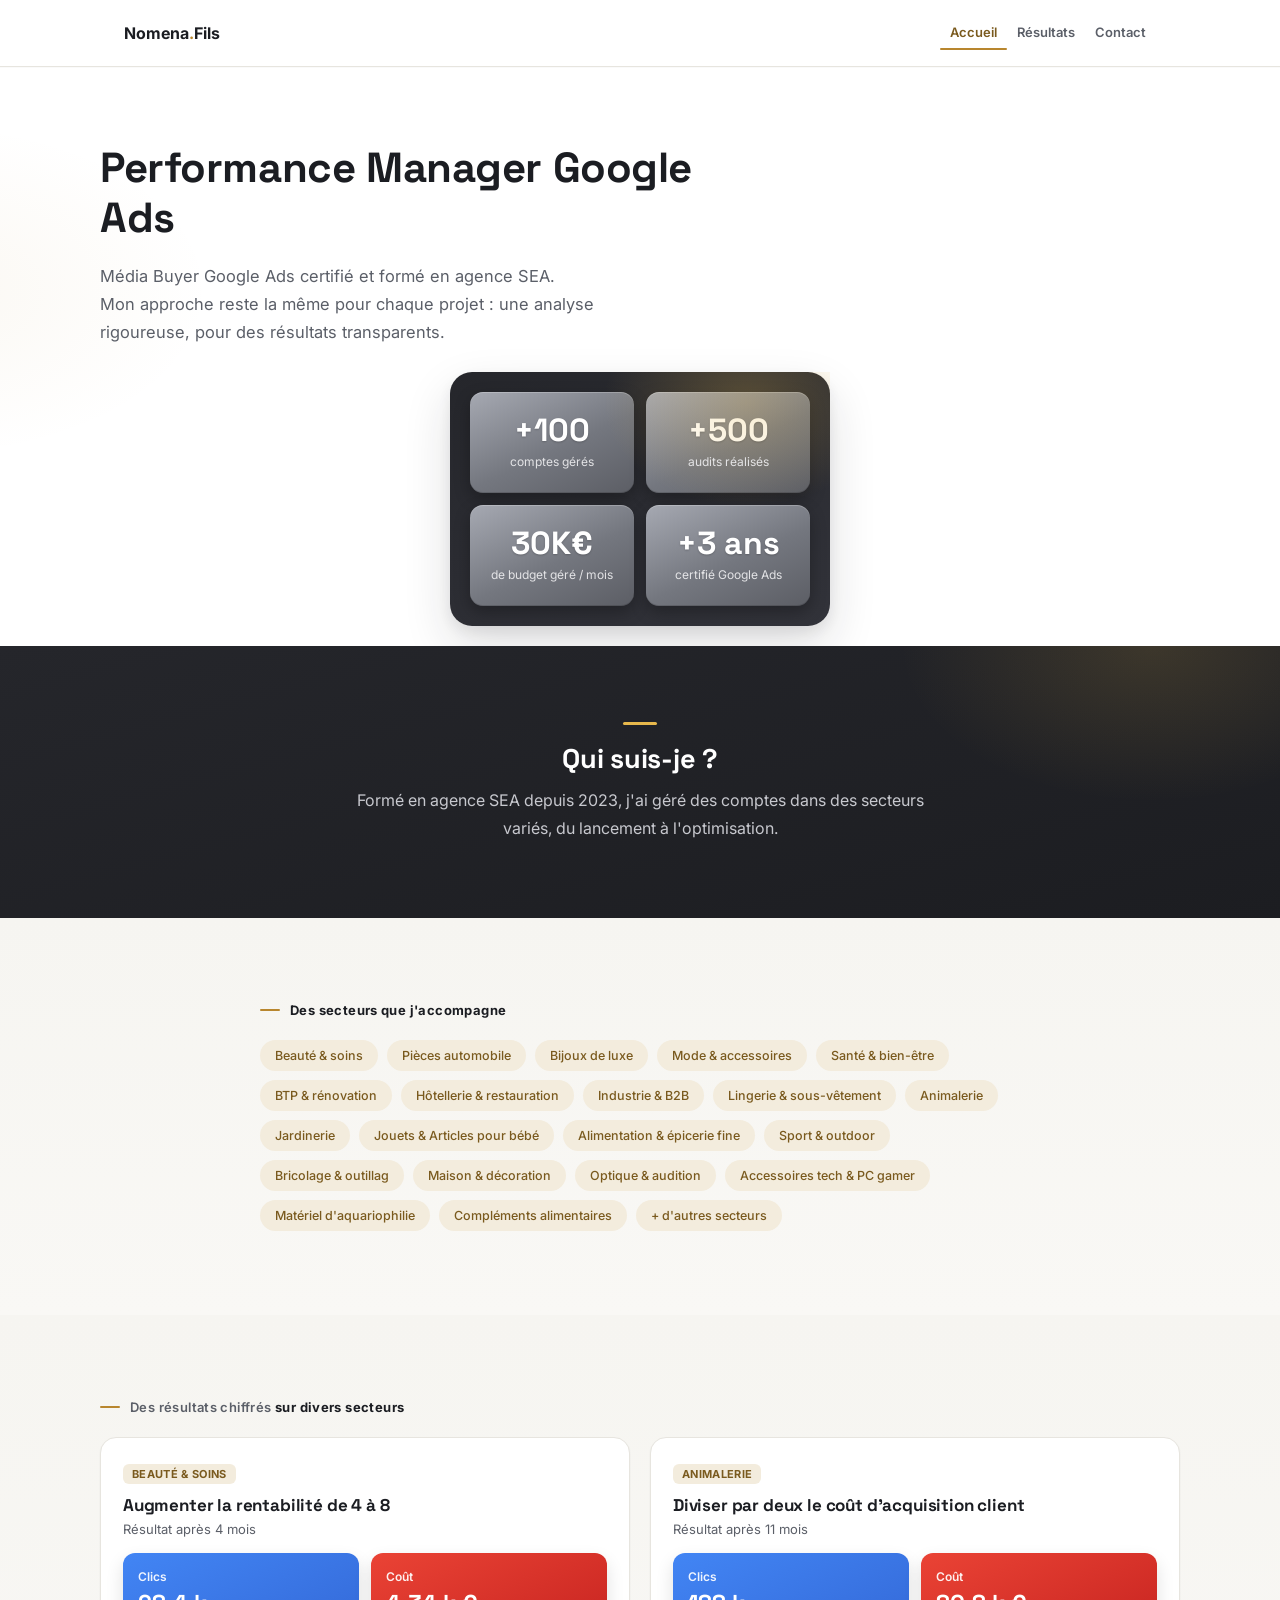
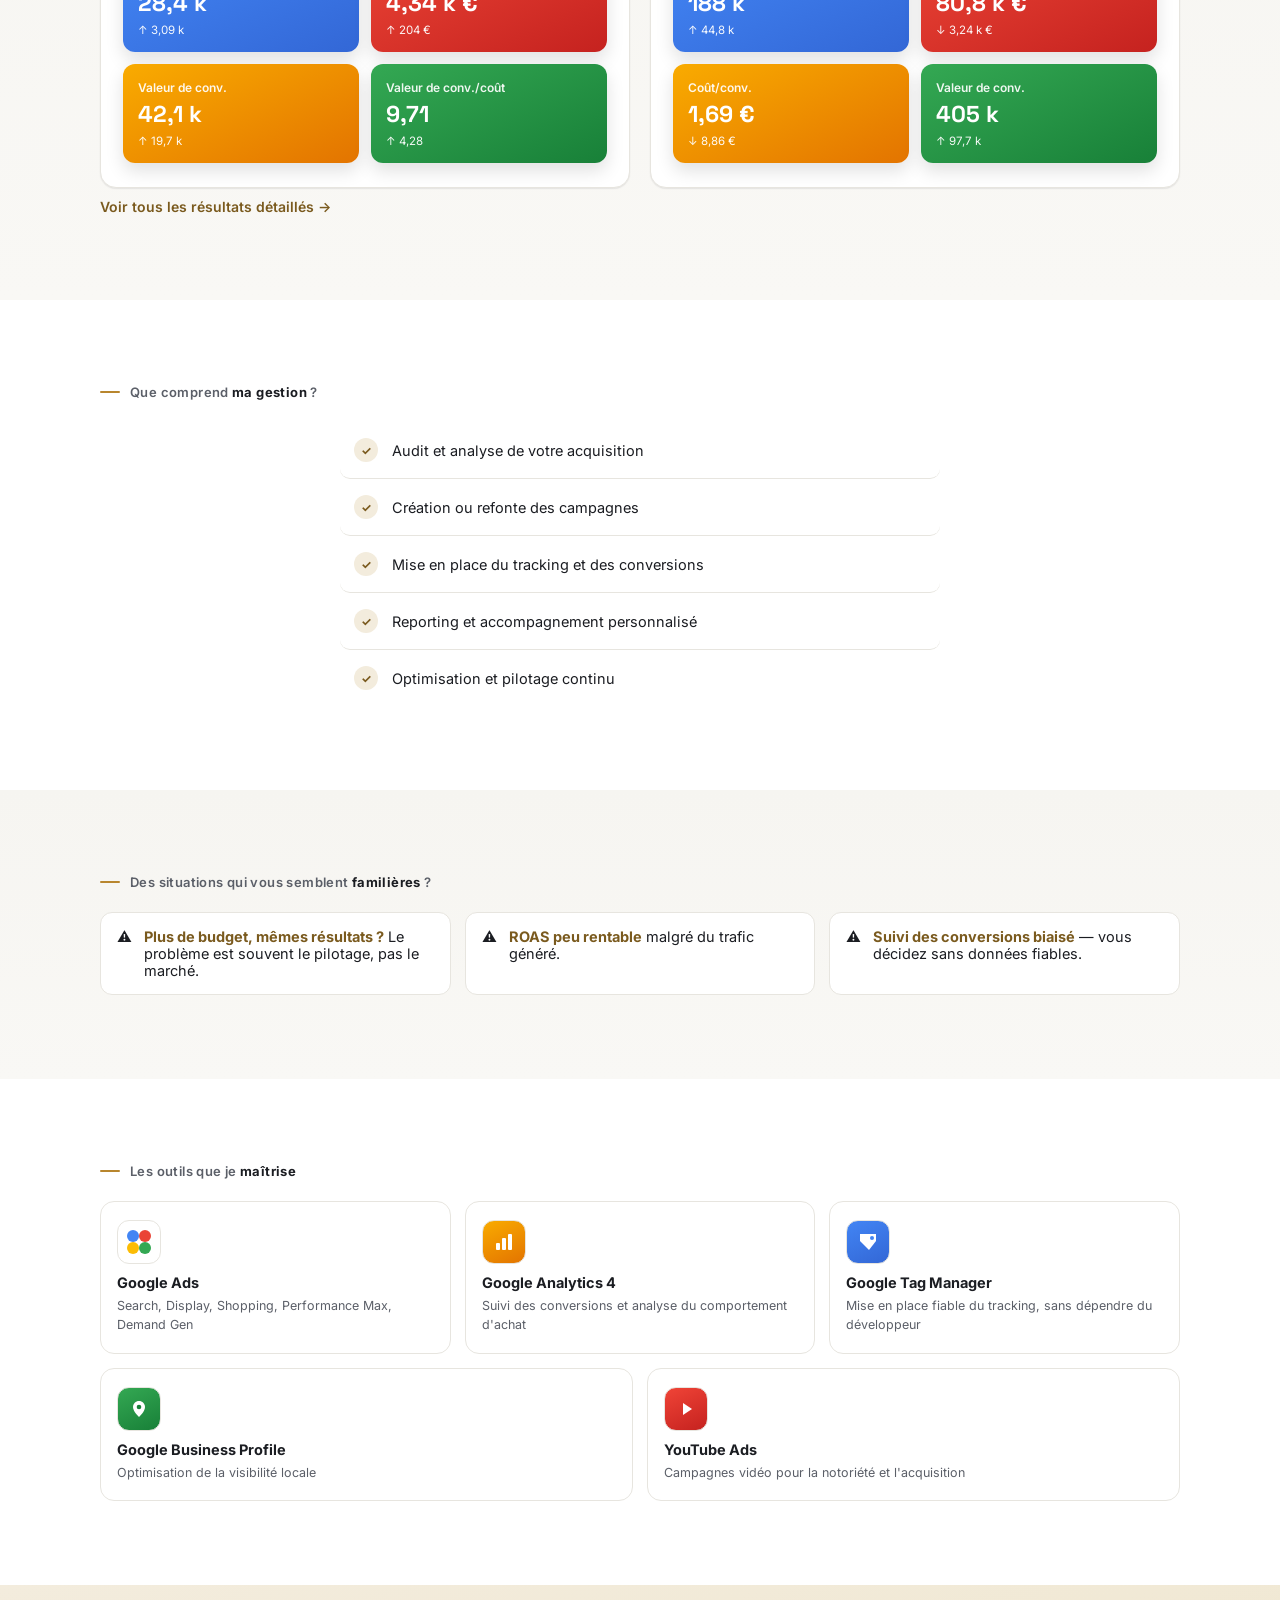
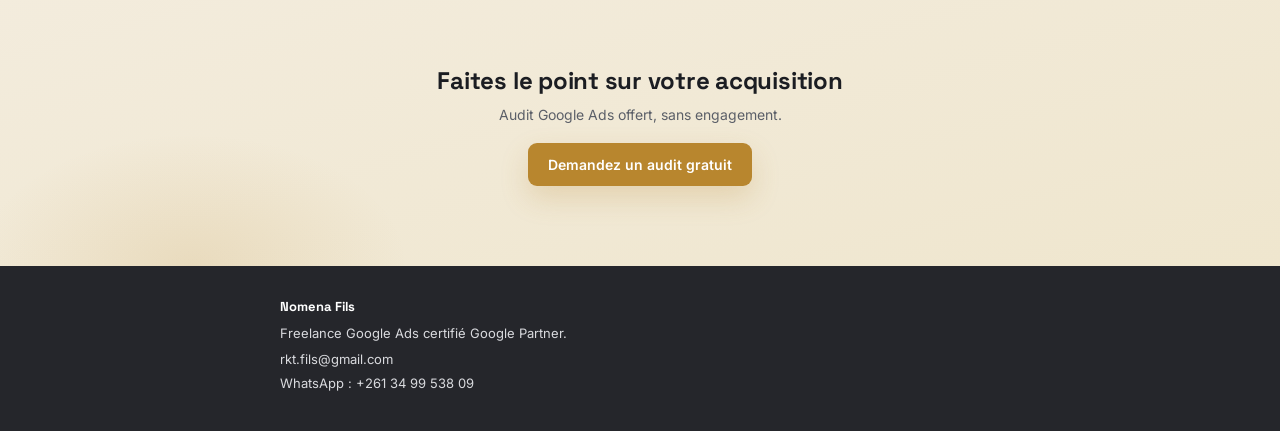
==== commit 59f3153e: "Update contact information and add new sectors" ====
--- a/index.html
+++ b/index.html
@@ -27,8 +27,7 @@
     <div class="hero-grid">
       <div class="fade-up">
         <h1 class="hero">Performance Manager Google Ads</h1>
-        <p class="lede">Une lecture rigoureuse de vos données. Des résultats mesurables.<br>Mon approche reste la même pour chaque projet : une analyse rigoureuse, pour des résultats transparents.</p>
-      </div>
+<p class="lede">Média Buyer Google Ads certifié et formé en agence SEA.<br>Mon approche reste la même pour chaque projet : une analyse rigoureuse, pour des résultats transparents.</p>
 
       <div class="hero-visual hero-stats-visual fade-up d2">
         <div class="hero-stat">
@@ -71,6 +70,18 @@
       <span class="pill">BTP & rénovation</span>
       <span class="pill">Hôtellerie & restauration</span>
       <span class="pill">Industrie & B2B</span>
+      <span class="pill">Lingerie & sous-vêtement</span>
+      <span class="pill">Animalerie</span>
+      <span class="pill">Jardinerie</span>
+      <span class="pill">Jouets & Articles pour bébé</span>
+      <span class="pill">Alimentation & épicerie fine</span>
+      <span class="pill">Sport & outdoor</span>
+      <span class="pill">Bricolage & outillag</span>
+      <span class="pill">Maison & décoration</span>
+      <span class="pill">Optique & audition</span>
+      <span class="pill">Accessoires tech & PC gamer</span>
+      <span class="pill">Matériel d'aquariophilie</span>
+      <span class="pill">Compléments alimentaires</span>
       <span class="pill">+ d'autres secteurs</span>
     </div>
   </div>
@@ -221,7 +232,7 @@
     <p style="margin:0 0 4px;">Freelance Google Ads certifié Google Partner.</p>
     <div class="foot-contacts">
       <a href="mailto:rkt.fils@gmail.com">rkt.fils@gmail.com</a>
-      <a href="#">WhatsApp : +261 38 87 063 11</a>
+      <a href="#">WhatsApp : +261 34 99 538 09</a>
     </div>
   </div>
 </footer>
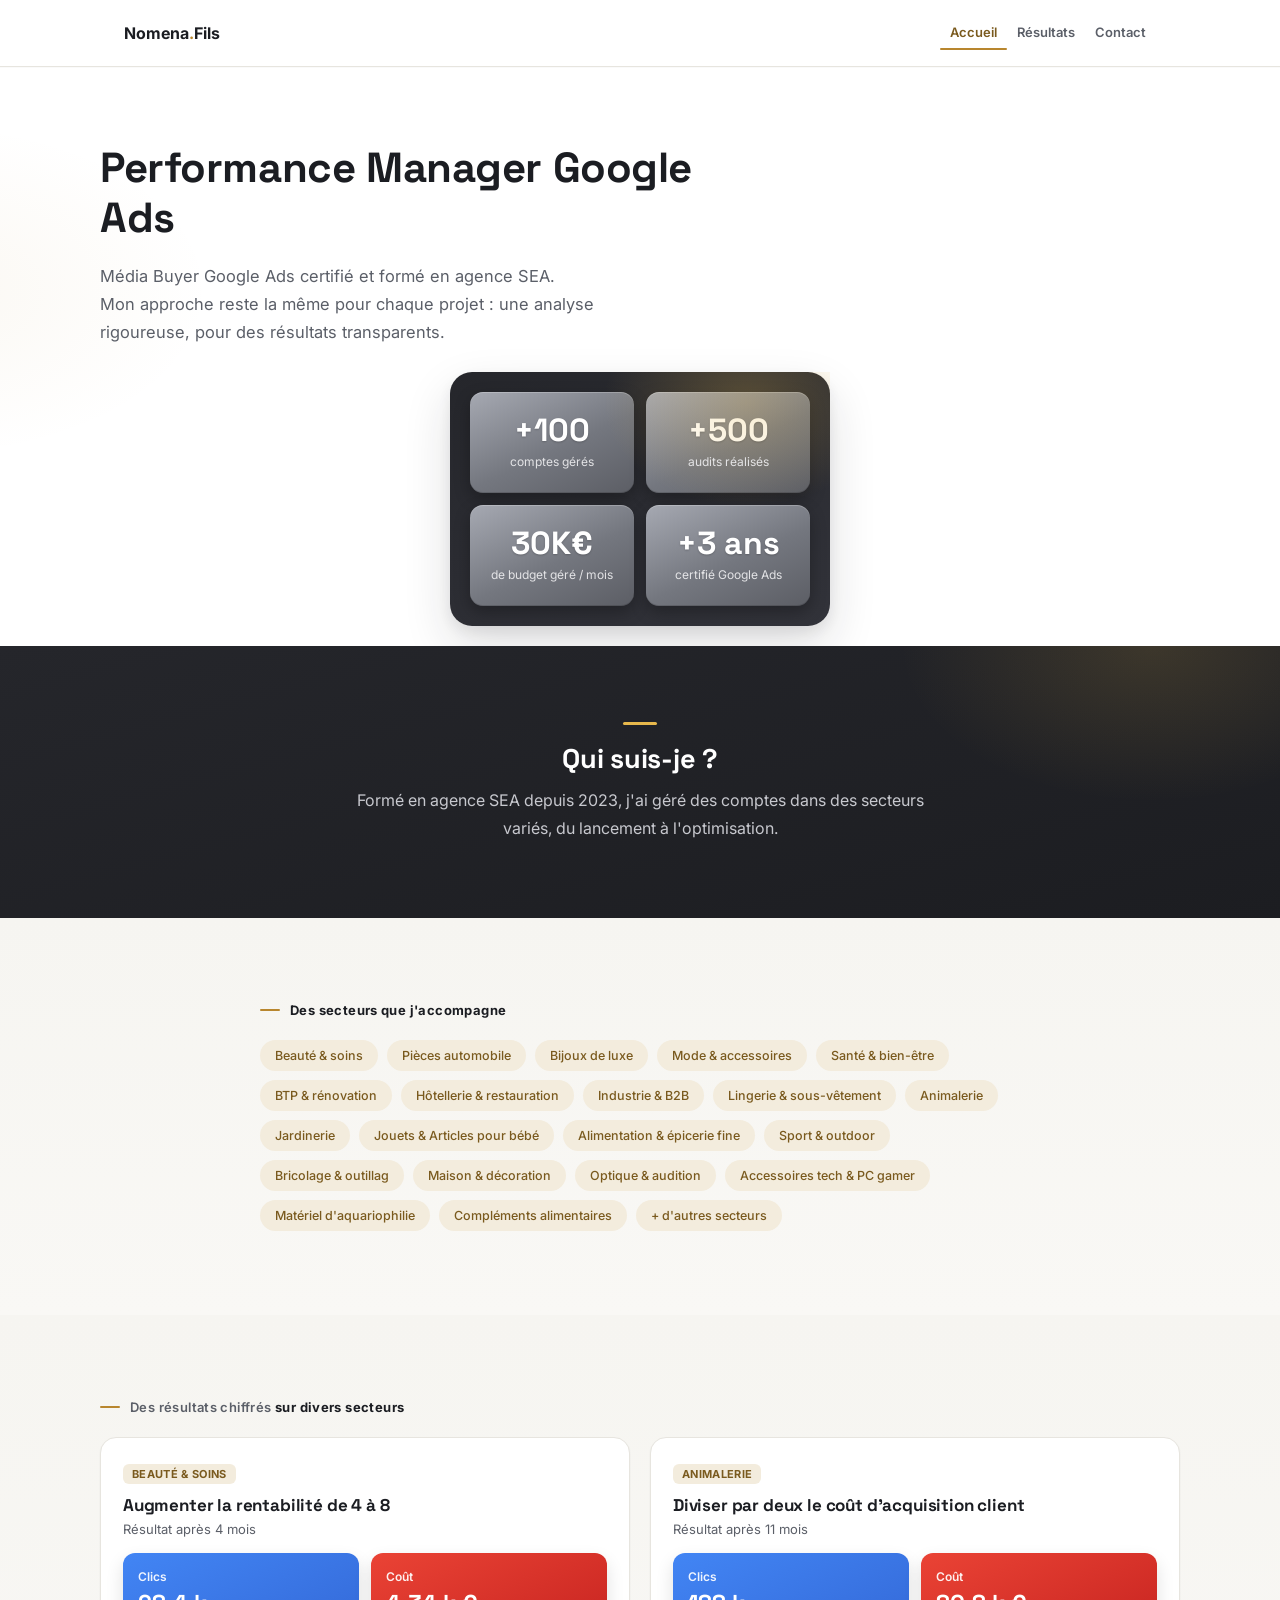
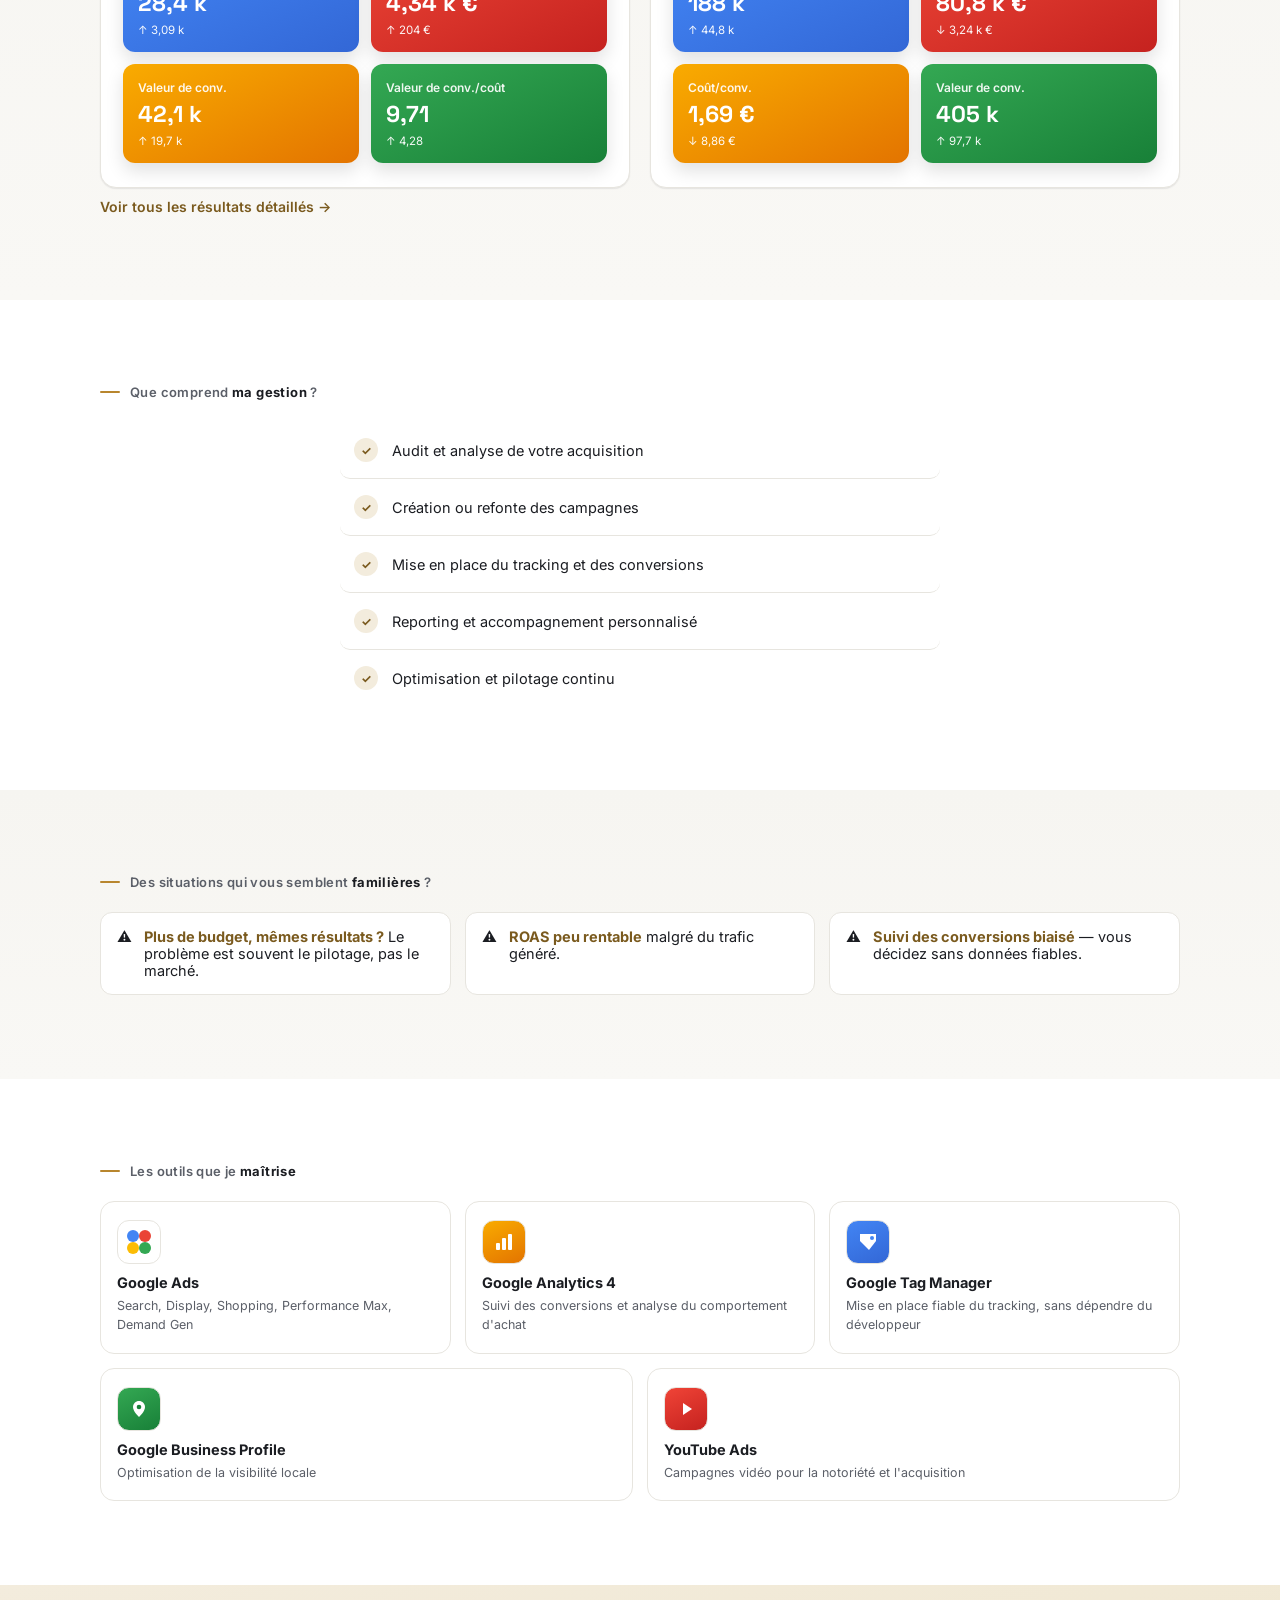
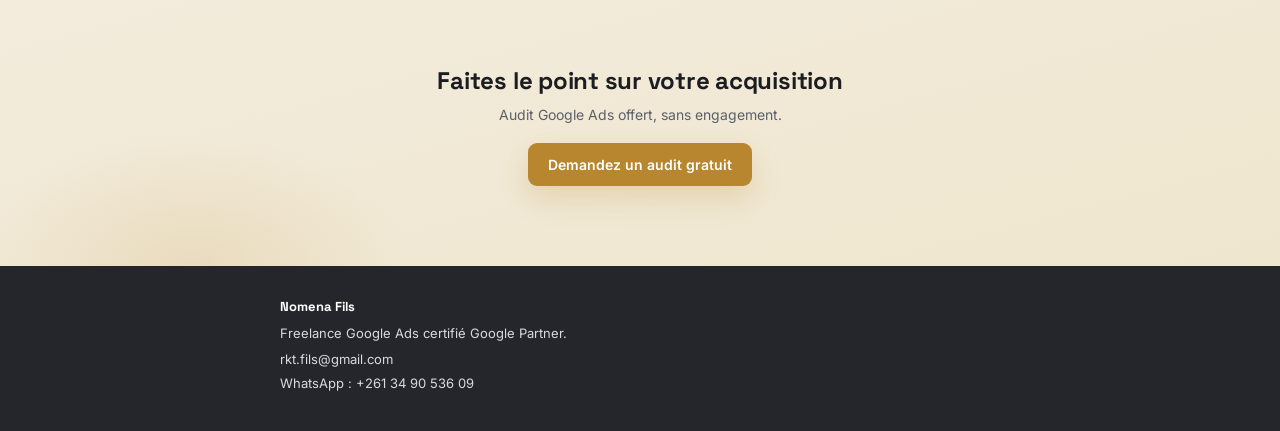
==== commit f591b2ae: "Update WhatsApp contact number in footer" ====
--- a/index.html
+++ b/index.html
@@ -232,7 +232,7 @@
     <p style="margin:0 0 4px;">Freelance Google Ads certifié Google Partner.</p>
     <div class="foot-contacts">
       <a href="mailto:rkt.fils@gmail.com">rkt.fils@gmail.com</a>
-      <a href="#">WhatsApp : +261 34 99 538 09</a>
+      <a href="#">WhatsApp : +261 34 90 536 09</a>
     </div>
   </div>
 </footer>
